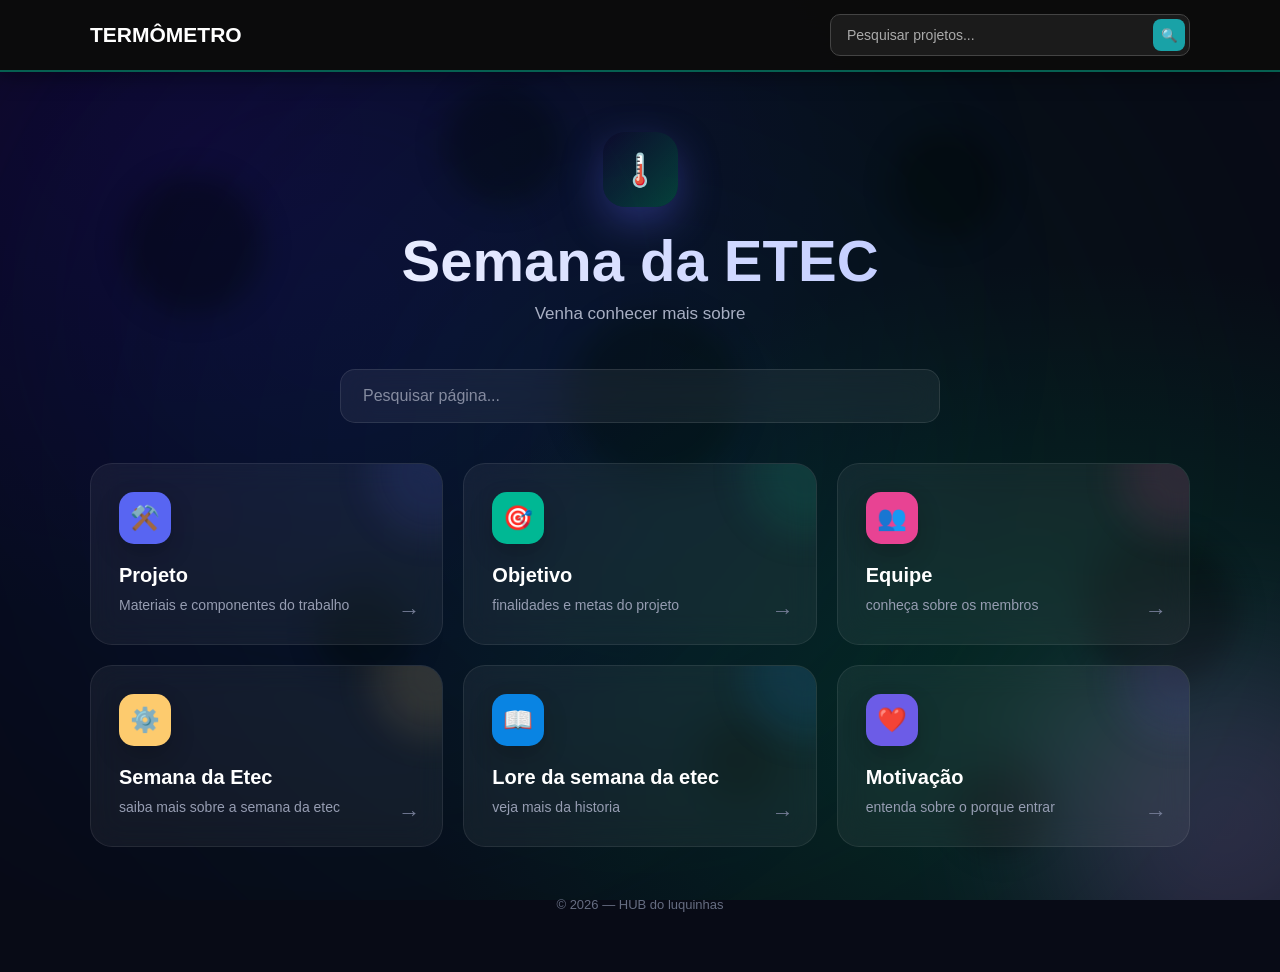
==== index.html @ b0852f9e "Add files via upload" ====
<!DOCTYPE html>
<html lang="pt-BR">
<head>
    <meta charset="UTF-8">
    <meta name="viewport" content="width=device-width, initial-scale=1.0">
<link href="css/hub.css" rel="stylesheet"> 
    <title>Trabalho</title>

    <style>
      
    </style>
</head>

<body>
<!-- =====================================================
         NAVBAR
    ====================================================== -->

   <!-- Pesquisa principal -->


<!-- NAVBAR: agora acima dos cards -->
<nav class="navbar">
    <div class="navbar-container">
        <a class="navbar-brand" href="#inicio">
            TERMÔMETRO
        </a>

        <div class="navbar-search">
            <input
                type="text"
                id="searchInput"
                placeholder="Pesquisar projetos..."
                autocomplete="off"
            >

            <button id="searchButton" type="button">
                🔍
            </button>

            <div class="search-results" id="searchResults"></div>
        </div>
    </div>
</nav>





    <div class="background"
    
    const fundo = document.querySelector(".background");

if (!window.matchMedia("(prefers-reduced-motion: reduce)").matches) {
    const quantidade = 45;

    for (let i = 0; i < quantidade; i++) {
        const particula = document.createElement("span");

        particula.className = "particle";

        particula.style.left = Math.random() * 100 + "%";
        particula.style.setProperty(
            "--size",
            (Math.random() * 3 + 2) + "px"
        );
        particula.style.setProperty(
            "--duration",
            (Math.random() * 8 + 7) + "s"
        );
        particula.style.setProperty(
            "--delay",
            (-Math.random() * 15) + "s"
        );
        particula.style.setProperty(
            "--drift",
            (Math.random() * 100 - 50) + "px"
        );

        fundo.appendChild(particula);
    }
}>
  <!-- Bolhas pretas estilo lâmpada de lava -->
    <div class="lava">
        <span></span>
        <span></span>
        <span></span>
        <span></span>
        <span></span>
        <span></span>
        <span></span>
        <span></span>
    </div>


        <div class="circle"></div>
        <div class="circle"></div>
    </div>

    <main class="container">

        <header>

            <div class="logo">
                🌡️
            </div>

            <h1>Semana da ETEC </h1>

            <p>
                Venha conhecer mais sobre
            </p>

        </header>


        <!-- Campo de pesquisa -->
        <div class="search-box">
            <input
                type="text"
                id="search"
                placeholder="Pesquisar página..."
                autocomplete="off"
            >
        </div>


        

<!-- Cards dos projetos -->
<section class="hub" id="hub">
     <a href="pagina18.html"
               class="card"
               style="--color:#5865f2">

                <div class="icon">⚒️</div>

                <h2>Projeto</h2>

                <p>
                    Materiais e componentes do trabalho
                </p>

                <span class="arrow">→</span>

            </a>


            <a href="Pagina17.html"
               class="card"
               style="--color:#00b894">

                <div class="icon">🎯</div>

                <h2>Objetivo</h2>

                <p>
                    finalidades e metas do projeto
                </p>

                <span class="arrow">→</span>

            </a>


            <a href="Pagina13.html"
               class="card"
               style="--color:#e84393">

                <div class="icon">👥</div>

                <h2>Equipe</h2>

                <p>
                    conheça sobre os membros
                </p>

                <span class="arrow">→</span>

            </a>


            <a href="html/4.html"
               class="card"
               style="--color:#fdcb6e">

                <div class="icon">⚙️</div>

                <h2>Semana da Etec</h2>

                <p>
                    saiba mais sobre a semana da etec
                </p>

                <span class="arrow">→</span>

            </a>


            <a href="html/5.html"
               class="card"
               style="--color:#0984e3">

                <div class="icon">📖</div>

                <h2>Lore da semana da etec</h2>

                <p>
                    veja mais da historia
                </p>

                <span class="arrow">→</span>

            </a>


            <a href="html/6.HTML"
               class="card"
               style="--color:#6c5ce7">

                <div class="icon">❤️</div>

                <h2>Motivação</h2>

                <p>
                  entenda sobre o porque entrar
                </p>

                <span class="arrow">→</span>

            </a>
</section>




        <footer>
            © 2026 — HUB do luquinhas
        </footer>

    </main>


    <script>



        // Sistema de pesquisa
       const camposPesquisa = [
    document.getElementById("search"),
    document.getElementById("searchInput")
];

const cards = document.querySelectorAll(".card");

function filtrarProjetos(texto) {
    const termo = texto.trim().toLocaleLowerCase("pt-BR");

    cards.forEach(card => {
        const conteudo = card.textContent
            .toLocaleLowerCase("pt-BR");

        card.style.display = conteudo.includes(termo)
            ? ""
            : "none";
    });
}

camposPesquisa.forEach(campo => {
    campo.addEventListener("input", function () {
        filtrarProjetos(this.value);

        // Mantém os campos sincronizados
        camposPesquisa.forEach(outro => {
            if (outro !== this) {
                outro.value = this.value;
            }
        });
    });
});

document.getElementById("searchButton")
    .addEventListener("click", () => {
        filtrarProjetos(
            document.getElementById("searchInput").value
        );
    });
/* ===== GERADOR DE PARTÍCULAS ===== */

if (!window.matchMedia("(prefers-reduced-motion: reduce)").matches) {
    const camada = document.createElement("div");
    camada.className = "particulas-fundo";
    document.body.prepend(camada);

    const quantidadeParticulas = 65;

    for (let i = 0; i < quantidadeParticulas; i++) {
        const particula = document.createElement("span");
        particula.className = "particula";

        particula.style.setProperty("--x", Math.random() * 100 + "%");
        particula.style.setProperty("--y", Math.random() * 100 + "%");

        particula.style.setProperty(
            "--tamanho",
            (Math.random() * 3 + 1) + "px"
        );

        particula.style.setProperty(
            "--tempo",
            (Math.random() * 8 + 6) + "s"
        );

        particula.style.setProperty(
            "--atraso",
            (-Math.random() * 14) + "s"
        );

        particula.style.setProperty(
            "--movimento-x",
            (Math.random() * 70 - 35) + "px"
        );

        particula.style.setProperty(
            "--brilho",
            (Math.random() * 0.5 + 0.3).toFixed(2)
        );

        camada.appendChild(particula);
    }
}



    </script>

</body>
</html>
---- css/hub.css ----
* {
            margin: 0;
            padding: 0;
            box-sizing: border-box;
            font-family: Arial, Helvetica, sans-serif;
        }

        body {
            min-height: 100vh;
            color: white;
            background:
                radial-gradient(circle at 20% 20%, #1d0086 0%, transparent 35%),
                radial-gradient(circle at 80% 80%, #512b81 0%, transparent 35%),
                #080b16;
            overflow-x: hidden;
        }

        /* Fundo decorativo */
        .background {
            position: fixed;
            inset: 0;
            z-index: -1;
            overflow: hidden;
        }

        .circle {
            position: absolute;
            border-radius: 50%;
            filter: blur(80px);
            opacity: 0.25;
            animation: float 8s infinite ease-in-out;
        }

        .circle:nth-child(1) {
            width: 300px;
            height: 300px;
            background: #4169e1;
            top: -100px;
            left: -100px;
        }

        .circle:nth-child(2) {
            width: 350px;
            height: 350px;
            background: #9b59b6;
            right: -120px;
            bottom: -100px;
            animation-delay: 2s;
        }

        @keyframes float {
            0%, 100% {
                transform: translateY(0);
            }

            50% {
                transform: translateY(-30px);
            }
        }

        /* Container principal */
        .container {
            width: min(1100px, 90%);
            margin: auto;
            padding: 60px 0;
        }

        /* Cabeçalho */
        header {
            text-align: center;
            margin-bottom: 45px;
        }

        .logo {
            width: 75px;
            height: 75px;
            margin: 0 auto 20px;

            display: flex;
            align-items: center;
            justify-content: center;

            border-radius: 22px;

            background: linear-gradient(
                135deg,
                #12003059,
                #007c5371
            );

            font-size: 32px;
            font-weight: bold;

            box-shadow: 0 15px 40px rgba(88, 101, 242, 0.35);
        }

        h1 {
            font-size: clamp(35px, 6vw, 58px);
            margin-bottom: 10px;

            background: linear-gradient(
                90deg,
                #ffffff,
                #aebcff
            );

            -webkit-background-clip: text;
            color: transparent;
        }

        header p {
            color: #a8afc3;
            font-size: 17px;
        }

        /* Pesquisa */
        .search-box {
            max-width: 600px;
            margin: 0 auto 40px;
            position: relative;
        }

        .search-box input {
            width: 100%;
            padding: 17px 22px;

            border: 1px solid rgba(255,255,255,0.1);
            border-radius: 15px;

            outline: none;

            background: rgba(255,255,255,0.06);
            backdrop-filter: blur(15px);

            color: white;
            font-size: 16px;

            transition: 0.3s;
        }

        .search-box input::placeholder {
            color: #858ba0;
        }

        .search-box input:focus {
            border-color: #667eea;
            box-shadow: 0 0 25px rgba(102,126,234,0.2);
        }

        /* Grid dos botões */
        .hub {
            display: grid;
            grid-template-columns: repeat(3, minmax(230px, 1fr));
            gap: 20px;
        }

        /* Card */
        .card {
            position: relative;

            padding: 28px;

            min-height: 180px;

            border: 1px solid rgba(255,255,255,0.08);
            border-radius: 22px;

            background: rgba(255,255,255,0.055);
            backdrop-filter: blur(15px);

            text-decoration: none;
            color: white;

            overflow: hidden;

            transition:
                transform 0.3s,
                border-color 0.3s,
                box-shadow 0.3s;
        }

        .card::before {
            content: "";

            position: absolute;
            width: 120px;
            height: 120px;

            background: var(--color);

            border-radius: 50%;

            right: -50px;
            top: -50px;

            opacity: 0.12;
            filter: blur(20px);
        }

        .card:hover {
            transform: translateY(-8px);
            border-color: var(--color);
            box-shadow: 0 20px 45px rgba(0,0,0,0.3);
        }

        .icon {
            width: 52px;
            height: 52px;

            display: flex;
            align-items: center;
            justify-content: center;

            border-radius: 15px;

            background: var(--color);

            font-size: 24px;

            margin-bottom: 20px;

            box-shadow: 0 10px 25px rgba(0,0,0,0.2);
        }

        .card h2 {
            font-size: 20px;
            margin-bottom: 8px;
        }

        .card p {
            color: #969db2;
            font-size: 14px;
            line-height: 1.5;
        }

        .arrow {
            position: absolute;
            right: 22px;
            bottom: 20px;

            font-size: 22px;

            color: #737b94;

            transition: 0.3s;
        }

        .card:hover .arrow {
            color: white;
            transform: translateX(5px);
        }

        /* Rodapé */
        footer {
            text-align: center;
            margin-top: 50px;

            color: #666d82;
            font-size: 13px;
        }

        /* Responsivo */
        @media (max-width: 600px) {
            .container {
                padding: 40px 0;
            }

            .hub {
                grid-template-columns: 1fr;
            }

            .card {
                min-height: 160px;
            }
        }


        /* =========================
   NAVBAR
========================= */

.navbar {
    position: sticky;
    top: 0;
    z-index: 1000;
    width: 100%;

    background: rgba(12, 12, 12, 0.97);
    border-bottom: 2px solid #02a3888f;

    box-shadow: 0 5px 20px rgba(0, 0, 0, 0.35);
    backdrop-filter: blur(18px);
    -webkit-backdrop-filter: blur(18px);
}

.navbar-container {
    width: min(1100px, 90%);
    min-height: 70px;
    margin: auto;

    display: flex;
    align-items: center;
    justify-content: space-between;
    gap: 30px;
}


/* =========================
   LOGO
========================= */

.navbar-brand {
    color: white;
    text-decoration: none;
    font-size: 21px;
    font-weight: bold;
    transition: 0.3s;
}

.navbar-brand:hover {
    color: #59b4ff;
    transform: scale(1.05);

    filter: drop-shadow(
        0 0 8px rgba(43, 229, 198, 0.4)
    );
}


/* =========================
   PESQUISA
========================= */

.navbar-search {
    position: relative;
    width: 360px;

    display: flex;
    align-items: center;
}

.navbar-search input {
    width: 100%;
    height: 42px;
    padding: 0 50px 0 16px;

    border: 1px solid #444;
    border-radius: 10px;
    outline: none;

    background: #1b1b1b;
    color: white;
    font-size: 14px;

    transition: 0.3s;
}

.navbar-search input::placeholder {
    color: #aaa;
}

.navbar-search input:focus {
    border-color: #05eecf;

    background: #202020;

    box-shadow: 0 0 12px rgba(229, 43, 58, 0.25);
}


/* =========================
   BOTÃO DE PESQUISA
========================= */

.navbar-search button {
    position: absolute;
    right: 5px;
    top: 5px;

    width: 32px;
    height: 32px;

    border: none;
    border-radius: 8px;

    background: #19a2a7;
    color: white;

    cursor: pointer;
    transition: 0.3s;
}

.navbar-search button:hover {
    background: #044424;
    transform: scale(1.05);
}


/* =========================
   RESULTADOS DA PESQUISA
========================= */

.search-results {
    position: absolute;
    top: 50px;
    left: 0;

    width: 100%;
    max-height: 300px;
    overflow-y: auto;
    padding: 6px;

    border: 1px solid #3b2023;
    border-radius: 10px;

    background: rgba(17, 17, 17, 0.98);

    box-shadow: 0 12px 30px rgba(0, 0, 0, 0.4);

    opacity: 0;
    visibility: hidden;
    transform: translateY(-8px);

    transition: 0.2s;
    z-index: 2000;
}

.search-results.show {
    opacity: 1;
    visibility: visible;
    transform: translateY(0);
}

.search-result {
    display: block;
    width: 100%;
    padding: 10px 12px;

    border: none;
    border-radius: 7px;

    background: transparent;
    color: #eee;

    text-align: left;
    cursor: pointer;
    font-size: 13px;

    transition: 0.2s;
}

.search-result:hover {
    background: #105865;
    color: white;
}

.no-result {
    padding: 12px;
    color: #ccc;
    font-size: 13px;
    text-align: center;
}

      
/* FUNDO ANIMADO */
body {
    position: relative;
    isolation: isolate;
    background: #080b16;
}

/* Camada de luzes pulsantes */
.background {
    position: fixed;
    inset: 0;
    z-index: -1;
    overflow: hidden;
    pointer-events: none;
    background:
        radial-gradient(
            ellipse at 15% 15%,
            rgba(38, 0, 82, 0.301),
            transparent 45%
        ),
        radial-gradient(
            ellipse at 85% 80%,
            rgba(0, 104, 69, 0.322),
            transparent 45%
        ),
        #080b16;
}

.background::before,
.background::after {
    content: "";
    position: absolute;
    inset: -30%;
    border-radius: 50%;
    filter: blur(85px);
    opacity: 0.45;
    animation: pulsacao 8s ease-in-out infinite alternate;
}

.background::before {
    background: radial-gradient(
        circle,
        rgba(0, 19, 185, 0.35),
        transparent 55%
    );
    transform: translate(-15%, -10%);
}

.background::after {
    background: radial-gradient(
        circle,
        rgba(1, 133, 78, 0.25),
        transparent 55%
    );
    animation-delay: -4s;
    animation-duration: 11s;
}

@keyframes pulsacao {
    0% {
        transform: translate(-8%, -5%) scale(0.85);
        opacity: 0.2;
    }

    50% {
        opacity: 0.55;
    }

    100% {
        transform: translate(8%, 7%) scale(1.15);
        opacity: 0.35;
    }
}

/* Partículas */
.particle {
    position: absolute;
    bottom: -20px;
    width: var(--size, 4px);
    height: var(--size, 4px);
    border-radius: 50%;
    background: #b9c6ff;
    box-shadow:
        0 0 8px rgba(0, 12, 10, 0.9),
        0 0 18px rgba(0, 0, 0, 0.5);
    opacity: 0;
    animation: subirParticula var(--duration, 10s) linear infinite;
    animation-delay: var(--delay, 0s);
}

@keyframes subirParticula {
    0% {
        transform: translate3d(0, 0, 0);
        opacity: 0;
    }

    10% {
        opacity: 0.8;
    }

    80% {
        opacity: 0.6;
    }

    100% {
        transform: translate3d(var(--drift, 30px), -110vh, 0);
        opacity: 0;
    }
}

/* Respeita a preferência por menos animações */
@media (prefers-reduced-motion: reduce) {
    .background::before,
    .background::after,
    .particle {
        animation: none;
    }
}
  /* =====================================
   LÂMPADA DE LAVA PRETA
===================================== */

.lava {
    position: absolute;
    inset: 0;
    overflow: hidden;
    pointer-events: none;

    /* Funde as bolhas e cria o efeito líquido */
    filter: blur(12px) contrast(22);
    opacity: 0.9;
}

.lava span {
    position: absolute;
    display: block;

    width: var(--size, 100px);
    height: var(--size, 100px);

    left: var(--left, 50%);
    top: var(--top, 50%);

    border-radius: 50%;

    background: #0007615e;
    box-shadow: 0 0 25px rgba(0, 0, 0, 0.425);

    animation:
        lavaMove var(--duration, 12s)
        ease-in-out infinite alternate;

    animation-delay: var(--delay, 0s);
}

/* Bolhas com tamanhos e posições diferentes */
.lava span:nth-child(1) {
    --size: 130px;
    --left: 10%;
    --top: 20%;
    --duration: 11s;
}

.lava span:nth-child(2) {
    --size: 90px;
    --left: 25%;
    --top: 65%;
    --duration: 14s;
    --delay: -4s;
}

.lava span:nth-child(3) {
    --size: 160px;
    --left: 45%;
    --top: 35%;
    --duration: 16s;
    --delay: -7s;
}

.lava span:nth-child(4) {
    --size: 100px;
    --left: 70%;
    --top: 15%;
    --duration: 12s;
    --delay: -3s;
}

.lava span:nth-child(5) {
    --size: 145px;
    --left: 85%;
    --top: 60%;
    --duration: 15s;
    --delay: -8s;
}

.lava span:nth-child(6) {
    --size: 75px;
    --left: 55%;
    --top: 80%;
    --duration: 10s;
    --delay: -5s;
}

.lava span:nth-child(7) {
    --size: 110px;
    --left: 35%;
    --top: 10%;
    --duration: 13s;
    --delay: -2s;
}

.lava span:nth-child(8) {
    --size: 85px;
    --left: 75%;
    --top: 85%;
    --duration: 17s;
    --delay: -9s;
}

/* Movimento orgânico das bolhas */
@keyframes lavaMove {
    0% {
        transform: translate(-30px, 20px) scale(0.8);
    }

    25% {
        transform: translate(50px, -45px) scale(1.25);
    }

    50% {
        transform: translate(-20px, 60px) scale(0.95);
    }

    75% {
        transform: translate(60px, 20px) scale(1.2);
    }

    100% {
        transform: translate(-45px, -55px) scale(0.85);
    }
}

/* Garante que o conteúdo fique acima das bolhas */
.container {
    position: relative;
    z-index: 1;
}

/* Não animar para quem prefere movimento reduzido */
@media (prefers-reduced-motion: reduce) {
    .lava span {
        animation: none;
    }
}
/* ===== PARTÍCULAS FLUTUANTES ===== */

.particulas-fundo {
    position: fixed;
    inset: 0;
    z-index: 0;
    overflow: hidden;
    pointer-events: none;
}

.particula {
    position: absolute;
    left: var(--x);
    top: var(--y);

    width: var(--tamanho);
    height: var(--tamanho);

    border-radius: 50%;
    background: #b8ffe9;

    opacity: 0;
    box-shadow:
        0 0 6px rgba(0, 255, 190, 0.65),
        0 0 14px rgba(0, 255, 190, 0.25);

    animation: flutuarParticula var(--tempo) ease-in-out infinite;
    animation-delay: var(--atraso);
}

@keyframes flutuarParticula {
    0% {
        transform: translate3d(0, 0, 0) scale(0.5);
        opacity: 0;
    }

    20% {
        opacity: var(--brilho);
    }

    50% {
        transform: translate3d(var(--movimento-x), -45px, 0) scale(1.2);
        opacity: var(--brilho);
    }

    80% {
        opacity: 0.3;
    }

    100% {
        transform: translate3d(0, -100px, 0) scale(0.6);
        opacity: 0;
    }
}

/* Garante que o conteúdo continue clicável */
.container,
.navbar {
    position: relative;
    z-index: 2;
}

@media (prefers-reduced-motion: reduce) {
    .particula {
        animation: none;
        opacity: 0.4;
    }
}
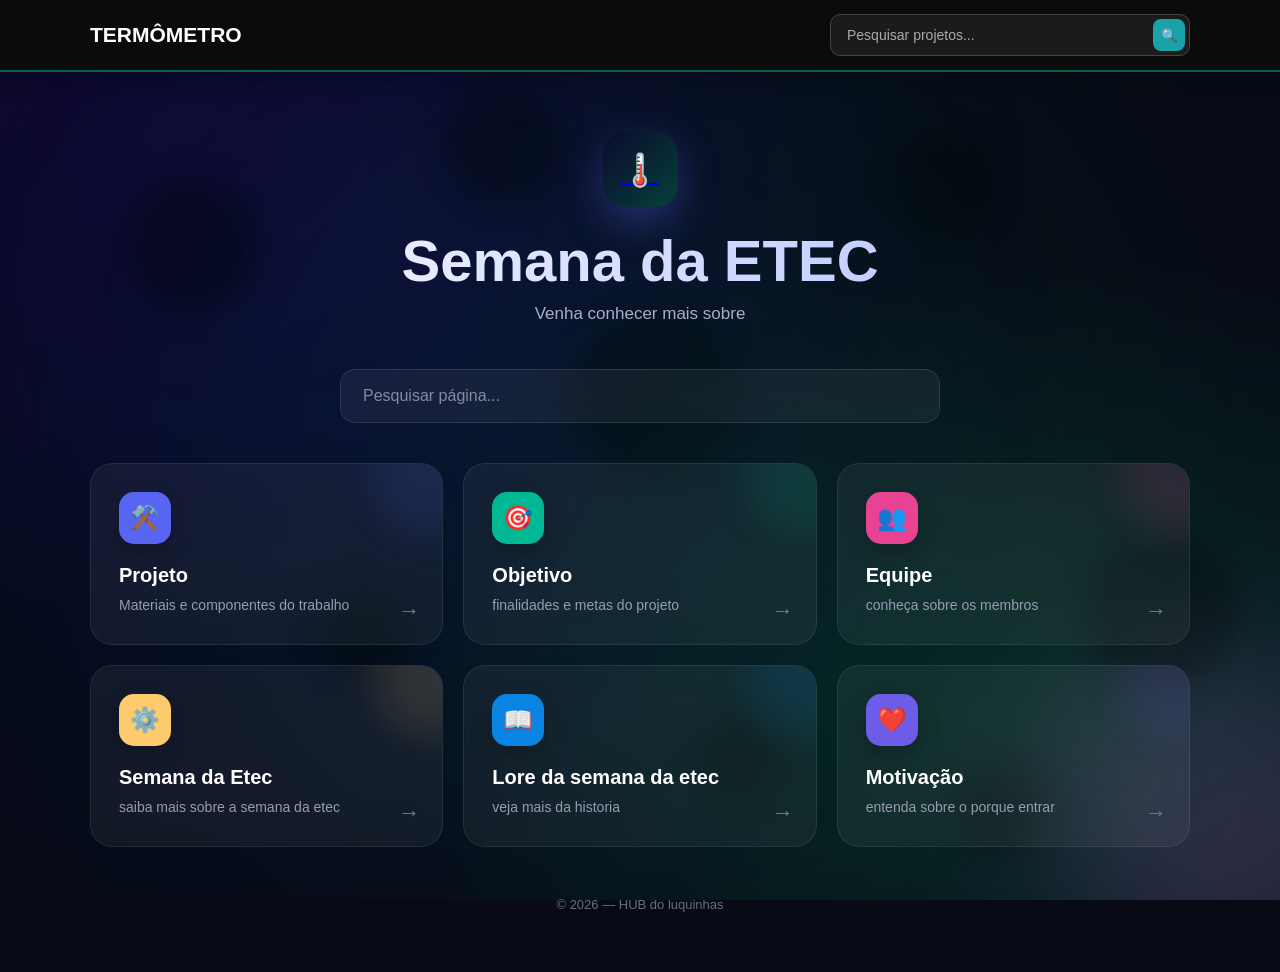
==== commit f8ab4e15: "Add files via upload" ====
--- a/index.html
+++ b/index.html
@@ -1,4 +1,4 @@
-<!DOCTYPE html>
+﻿<!DOCTYPE html>
 <html lang="pt-BR">
 <head>
     <meta charset="UTF-8">
@@ -34,9 +34,7 @@
                 autocomplete="off"
             >
 
-            <button id="searchButton" type="button">
-                🔍
-            </button>
+            <button id="searchButton" type="button">&#x1F50D;</button>
 
             <div class="search-results" id="searchResults"></div>
         </div>
@@ -101,9 +99,9 @@
 
         <header>
 
-            <div class="logo">
+            <a class="logo" href="html/api.html" aria-label="Abrir o monitor de temperatura">
                 🌡️
-            </div>
+            </a>
 
             <h1>Semana da ETEC </h1>
 
@@ -129,7 +127,7 @@
 
 <!-- Cards dos projetos -->
 <section class="hub" id="hub">
-     <a href="pagina18.html"
+     <a href="html/1.html"
                class="card"
                style="--color:#5865f2">
 
@@ -141,12 +139,12 @@
                     Materiais e componentes do trabalho
                 </p>
 
-                <span class="arrow">→</span>
-
-            </a>
-
-
-            <a href="Pagina17.html"
+                <span class="arrow">&#x2192;</span>
+
+            </a>
+
+
+            <a href="html/2.html"
                class="card"
                style="--color:#00b894">
 
@@ -158,12 +156,12 @@
                     finalidades e metas do projeto
                 </p>
 
-                <span class="arrow">→</span>
-
-            </a>
-
-
-            <a href="Pagina13.html"
+                <span class="arrow">&#x2192;</span>
+
+            </a>
+
+
+            <a href="html/3.html"
                class="card"
                style="--color:#e84393">
 
@@ -175,7 +173,7 @@
                     conheça sobre os membros
                 </p>
 
-                <span class="arrow">→</span>
+                <span class="arrow">&#x2192;</span>
 
             </a>
 
@@ -192,7 +190,7 @@
                     saiba mais sobre a semana da etec
                 </p>
 
-                <span class="arrow">→</span>
+                <span class="arrow">&#x2192;</span>
 
             </a>
 
@@ -209,12 +207,12 @@
                     veja mais da historia
                 </p>
 
-                <span class="arrow">→</span>
-
-            </a>
-
-
-            <a href="html/6.HTML"
+                <span class="arrow">&#x2192;</span>
+
+            </a>
+
+
+            <a href="html/622.html"
                class="card"
                style="--color:#6c5ce7">
 
@@ -226,16 +224,20 @@
                   entenda sobre o porque entrar
                 </p>
 
-                <span class="arrow">→</span>
-
-            </a>
+                <span class="arrow">&#x2192;</span>
+
+            </a>
+
+
+ 
+
 </section>
 
 
 
 
         <footer>
-            © 2026 — HUB do luquinhas
+            &#xA9; 2026 &#x2014; HUB do luquinhas
         </footer>
 
     </main>
@@ -285,7 +287,7 @@
             document.getElementById("searchInput").value
         );
     });
-/* ===== GERADOR DE PARTÍCULAS ===== */
+/* ===== GERADOR DE PARTICULAS ===== */
 
 if (!window.matchMedia("(prefers-reduced-motion: reduce)").matches) {
     const camada = document.createElement("div");
@@ -335,4 +337,6 @@
     </script>
 
 </body>
-</html>+</html>
+
+
